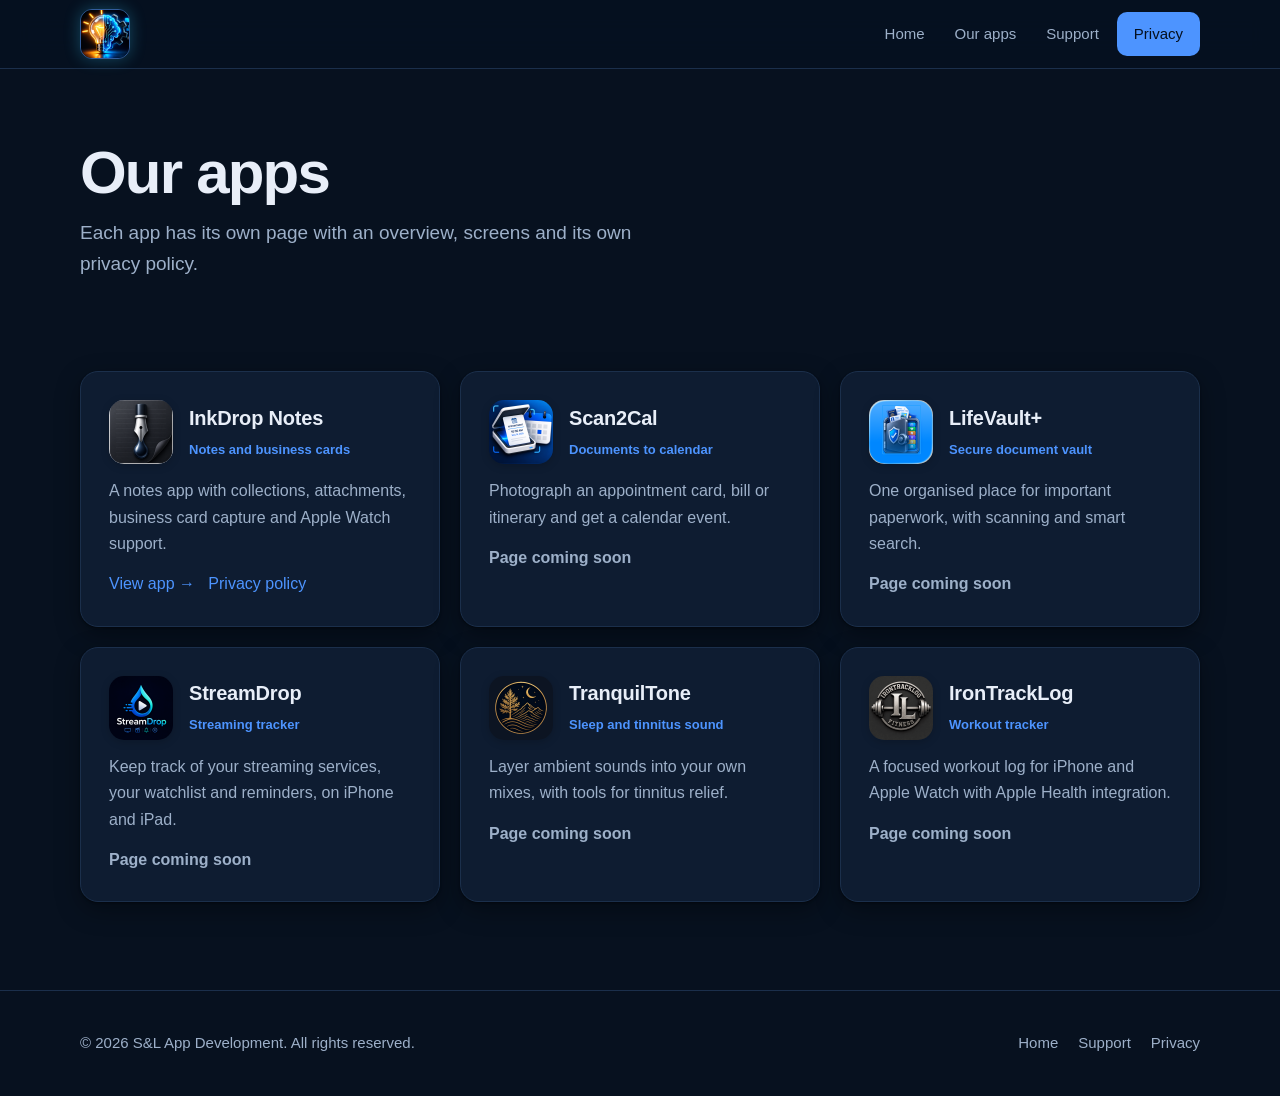
==== apps.html @ 0826fe86 "Add InkDrop Notes app page and privacy page, Our Apps page, privacy index Co-Authored-By: Claude Son" ====
<!doctype html>
<html lang="en">
<head>
  <meta charset="utf-8">
  <meta name="viewport" content="width=device-width, initial-scale=1">
  <title>Our Apps | S&amp;L App Development</title>
  <meta name="description" content="Apps from S&amp;L App Development: InkDrop Notes, Scan2Cal, LifeVault+, StreamDrop, TranquilTone and IronTrackLog.">
  <meta name="theme-color" content="#07111f">
  <link rel="icon" type="image/png" href="assets/favicon.png">
  <link rel="stylesheet" href="styles.css">
</head>
<body>
  <a class="skip" href="#main">Skip to content</a>

  <header class="site-header">
    <div class="wrap nav">
      <a class="brand" href="index.html" aria-label="S&amp;L App Development home"><img class="brand-mark" src="assets/brand-mark.png" alt="" width="50" height="50"></a>
      <button class="menu-btn" aria-label="Menu" aria-expanded="false" aria-controls="nav-list">
        <svg width="20" height="20" viewBox="0 0 24 24" fill="none" stroke="currentColor" stroke-width="2" stroke-linecap="round"><path d="M4 7h16M4 12h16M4 17h16"/></svg>
      </button>
      <ul id="nav-list">
        <li><a href="index.html">Home</a></li>
        <li><a href="apps.html">Our apps</a></li>
        <li><a href="support.html">Support</a></li>
        <li><a class="btn" href="privacy.html">Privacy</a></li>
      </ul>
    </div>
  </header>

  <main id="main">
    <section class="app-hero" style="padding:72px 0 24px">
      <div class="wrap">
        <div class="sec-head">
          <h1 class="app-title">Our apps</h1>
          <p>Each app has its own page with an overview, screens and its own privacy policy.</p>
        </div>
      </div>
    </section>

    <section style="padding-top:24px">
      <div class="wrap">
        <div class="grid g3">
          <article class="card app reveal">
            <div class="app-top"><img src="assets/apps/inkdrop-dark.png" alt="" width="64" height="64"><div><h3>InkDrop Notes</h3><span class="tag">Notes and business cards</span></div></div>
            <p>A notes app with collections, attachments, business card capture and Apple Watch support.</p>
            <p><a href="inkdrop-notes.html">View app &rarr;</a> &nbsp; <a href="inkdrop-notes-privacy.html">Privacy policy</a></p>
          </article>
          <article class="card app reveal">
            <div class="app-top"><img src="assets/apps/scan2cal.png" alt="" width="64" height="64"><div><h3>Scan2Cal</h3><span class="tag">Documents to calendar</span></div></div>
            <p>Photograph an appointment card, bill or itinerary and get a calendar event.</p>
            <p class="tag">Page coming soon</p>
          </article>
          <article class="card app reveal">
            <div class="app-top"><img src="assets/apps/lifevault.png" alt="" width="64" height="64"><div><h3>LifeVault+</h3><span class="tag">Secure document vault</span></div></div>
            <p>One organised place for important paperwork, with scanning and smart search.</p>
            <p class="tag">Page coming soon</p>
          </article>
          <article class="card app reveal">
            <div class="app-top"><img src="assets/apps/streamdrop.png" alt="" width="64" height="64"><div><h3>StreamDrop</h3><span class="tag">Streaming tracker</span></div></div>
            <p>Keep track of your streaming services, your watchlist and reminders, on iPhone and iPad.</p>
            <p class="tag">Page coming soon</p>
          </article>
          <article class="card app reveal">
            <div class="app-top"><img src="assets/apps/tranquiltone.png" alt="" width="64" height="64"><div><h3>TranquilTone</h3><span class="tag">Sleep and tinnitus sound</span></div></div>
            <p>Layer ambient sounds into your own mixes, with tools for tinnitus relief.</p>
            <p class="tag">Page coming soon</p>
          </article>
          <article class="card app reveal">
            <div class="app-top"><img src="assets/apps/ironlog.png" alt="" width="64" height="64"><div><h3>IronTrackLog</h3><span class="tag">Workout tracker</span></div></div>
            <p>A focused workout log for iPhone and Apple Watch with Apple Health integration.</p>
            <p class="tag">Page coming soon</p>
          </article>
        </div>
      </div>
    </section>
  </main>

  <footer class="site-footer">
    <div class="wrap foot">
      <span>&copy; <span id="year">2026</span> S&amp;L App Development. All rights reserved.</span>
      <ul><li><a href="index.html">Home</a></li><li><a href="support.html">Support</a></li><li><a href="privacy.html">Privacy</a></li></ul>
    </div>
  </footer>

  <script src="script.js"></script>
</body>
</html>
---- styles.css ----
:root {
  --bg: #07111f;
  --surface: #0e1c31;
  --surface-2: #11243d;
  --text: #e8eef8;
  --muted: #9db0c9;
  --line: #1b2f4b;
  --accent: #4d94ff;
  --accent-2: #36c8f2;
  --accent-ink: #05101f;
  --navy: #0d2342;
  --radius: 18px;
  --shadow: 0 1px 2px rgba(0, 0, 0, .4), 0 8px 24px rgba(0, 0, 0, .35);
  --max: 1120px;
  color-scheme: dark;
}

* { box-sizing: border-box; }
html { scroll-behavior: smooth; }
body {
  margin: 0;
  background: var(--bg);
  color: var(--text);
  font: 17px/1.65 -apple-system, BlinkMacSystemFont, "SF Pro Text", "Segoe UI", Inter, Roboto, Helvetica, Arial, sans-serif;
  -webkit-font-smoothing: antialiased;
}
img { max-width: 100%; display: block; }
a { color: var(--accent); text-decoration: none; }
a:hover { text-decoration: underline; }
.wrap { width: min(var(--max), 100% - 40px); margin-inline: auto; }
.skip { position: absolute; left: -999px; }
.skip:focus { left: 12px; top: 12px; background: var(--surface); padding: 8px 12px; border-radius: 8px; z-index: 99; }
:focus-visible { outline: 3px solid var(--accent); outline-offset: 3px; border-radius: 6px; }

/* Header */
.site-header {
  position: sticky; top: 0; z-index: 50;
  background: color-mix(in srgb, var(--bg) 85%, transparent);
  backdrop-filter: saturate(160%) blur(14px);
  -webkit-backdrop-filter: saturate(160%) blur(14px);
  border-bottom: 1px solid var(--line);
}
.nav { display: flex; align-items: center; justify-content: space-between; height: 68px; gap: 16px; }
.brand { display: flex; align-items: center; gap: 10px; color: var(--text); font-weight: 700; letter-spacing: -.01em; }
.brand:hover { text-decoration: none; }
.brand img { width: 40px; height: 40px; object-fit: cover; object-position: left; border-radius: 10px; background: #fff; }
.brand .brand-mark { width: 50px; height: 50px; object-fit: cover; object-position: center; border-radius: 12px; background: #04070d; border: 1px solid color-mix(in srgb, var(--accent) 45%, var(--line)); box-shadow: 0 0 16px color-mix(in srgb, var(--accent-2) 30%, transparent); }
.nav ul { display: flex; gap: 6px; list-style: none; margin: 0; padding: 0; align-items: center; }
.nav ul a { color: var(--muted); padding: 8px 12px; border-radius: 10px; font-size: 15px; font-weight: 500; }
.nav ul a:hover { color: var(--text); background: var(--surface-2); text-decoration: none; }
.nav .btn { padding: 9px 16px; font-size: 15px; }
.menu-btn { display: none; background: none; border: 1px solid var(--line); border-radius: 10px; width: 42px; height: 42px; color: var(--text); cursor: pointer; }

/* Buttons */
.btn {
  display: inline-flex; align-items: center; justify-content: center; gap: 8px;
  padding: 13px 22px; border-radius: 999px; font-weight: 600; font-size: 16px;
  background: var(--accent); color: var(--accent-ink); border: 1px solid transparent;
  transition: transform .15s ease, filter .15s ease;
}
.btn:hover { text-decoration: none; filter: brightness(1.08); transform: translateY(-1px); }
.btn.ghost { background: transparent; color: var(--text); border-color: var(--line); }
.btn.ghost:hover { background: var(--surface-2); filter: none; }
.nav ul .btn { color: var(--accent-ink); }
.nav ul .btn:hover { background: var(--accent); color: var(--accent-ink); }

/* Hero */
.hero {
  position: relative; overflow: hidden;
  padding: 72px 0 88px;
  background:
    radial-gradient(900px 420px at 85% -10%, color-mix(in srgb, var(--accent-2) 22%, transparent), transparent 70%),
    radial-gradient(700px 380px at 0% 10%, color-mix(in srgb, var(--accent) 16%, transparent), transparent 70%);
}
.hero-grid { display: grid; grid-template-columns: 1.1fr .9fr; gap: 48px; align-items: center; }
.eyebrow { display: inline-block; font-size: 13px; font-weight: 700; letter-spacing: .14em; text-transform: uppercase; color: var(--accent); margin-bottom: 14px; }
h1 { font-size: clamp(38px, 5.4vw, 64px); line-height: 1.06; letter-spacing: -.03em; margin: 0 0 20px; }
h1 em { font-style: normal; background: linear-gradient(90deg, var(--accent), var(--accent-2)); -webkit-background-clip: text; background-clip: text; color: transparent; }
.lead { font-size: 20px; color: var(--muted); max-width: 56ch; margin: 0 0 30px; }
.cta { display: flex; flex-wrap: wrap; gap: 12px; }
.plate {
  background: #fff; border-radius: 28px; padding: 18px;
  box-shadow: var(--shadow); border: 1px solid var(--line);
}
.hero .plate { transform: rotate(1.2deg); }
.plate img { width: 100%; height: auto; }

.hero-center { display: flex; flex-direction: column; align-items: center; text-align: center; }
.hero-title { margin: 0 0 28px; font-size: inherit; letter-spacing: 0; width: min(680px, 100%); }
.hero-title .plate { display: block; padding: 22px 26px; }
.hero .hero-title .plate { transform: none; }
.hero-title .plate.dark { background: #04070d; padding: 0; overflow: hidden; border-color: var(--line); }
.hero-title .plate.dark img { display: block; }
.hero-sub { font-size: clamp(26px, 3.6vw, 40px); line-height: 1.15; letter-spacing: -.025em; font-weight: 700; margin: 0 0 16px; max-width: 22ch; }
.hero-sub em { font-style: normal; background: linear-gradient(90deg, var(--accent), var(--accent-2)); -webkit-background-clip: text; background-clip: text; color: transparent; }
.hero-center .lead { margin-inline: auto; }
.hero-center .cta { justify-content: center; }

.app-hero { padding-bottom: 64px; }
.app-icon { width: 128px; height: 128px; border-radius: 29px; box-shadow: 0 8px 30px rgba(0, 0, 0, .5), 0 0 40px color-mix(in srgb, var(--accent) 30%, transparent); margin-bottom: 24px; }
.app-title { font-size: clamp(38px, 5.4vw, 60px); line-height: 1.06; letter-spacing: -.03em; margin: 0 0 12px; }

.shots { display: grid; grid-template-columns: repeat(4, 1fr); gap: 20px; align-items: start; }
.shots figure { margin: 0; text-align: center; }
.shots img { width: 100%; height: auto; aspect-ratio: 9 / 19; object-fit: contain; background: #04070d; border-radius: 22px; border: 1px solid var(--line); box-shadow: var(--shadow); }
.shots figcaption { margin-top: 12px; color: var(--muted); font-size: 15px; }
@media (max-width: 960px) { .shots { grid-template-columns: repeat(2, 1fr); } }
@media (max-width: 480px) { .shots { gap: 12px; } }

/* Sections */
section { padding: 88px 0; }
section.alt { background: var(--surface-2); }
.sec-head { max-width: 62ch; margin-bottom: 44px; }
h2 { font-size: clamp(30px, 3.6vw, 42px); line-height: 1.12; letter-spacing: -.025em; margin: 0 0 14px; }
.sec-head p { color: var(--muted); font-size: 19px; margin: 0; }
h3 { font-size: 20px; letter-spacing: -.01em; margin: 0 0 8px; }

.grid { display: grid; gap: 20px; }
.g4 { grid-template-columns: repeat(4, 1fr); }
.g3 { grid-template-columns: repeat(3, 1fr); }
.g2 { grid-template-columns: repeat(2, 1fr); }
.card {
  background: var(--surface); border: 1px solid var(--line); border-radius: var(--radius);
  padding: 28px; box-shadow: var(--shadow);
}
.card p { margin: 0; color: var(--muted); font-size: 16px; }
.icon {
  width: 46px; height: 46px; border-radius: 13px; display: grid; place-items: center; margin-bottom: 18px;
  background: linear-gradient(135deg, var(--accent), var(--accent-2)); color: #fff;
}
.icon svg { width: 24px; height: 24px; stroke: currentColor; fill: none; stroke-width: 1.8; stroke-linecap: round; stroke-linejoin: round; }

/* Apps */
.app { display: flex; flex-direction: column; gap: 14px; }
.app-top { display: flex; align-items: center; gap: 16px; }
.app-top img { width: 64px; height: 64px; border-radius: 15px; box-shadow: 0 2px 8px rgba(0, 0, 0, .18); }
.app-top h3 { margin: 0; }
.tag { font-size: 13px; color: var(--accent); font-weight: 600; }
.apps-note { margin-top: 28px; color: var(--muted); font-size: 15px; }

/* Process */
.steps { counter-reset: s; display: grid; grid-template-columns: repeat(4, 1fr); gap: 20px; }
.step { position: relative; padding-top: 18px; border-top: 2px solid var(--line); }
.step::before {
  counter-increment: s; content: "0" counter(s);
  display: block; font-weight: 700; color: var(--accent); font-size: 14px; letter-spacing: .1em; margin-bottom: 8px;
}
.step p { margin: 0; color: var(--muted); font-size: 16px; }

/* About / CTA */
.about { display: grid; grid-template-columns: 1.1fr .9fr; gap: 56px; align-items: center; }
.about p { color: var(--muted); }
.stats { display: grid; grid-template-columns: repeat(2, 1fr); gap: 16px; }
.stat { background: var(--surface); border: 1px solid var(--line); border-radius: var(--radius); padding: 22px; }
.stat b { display: block; font-size: 34px; letter-spacing: -.02em; color: var(--accent); line-height: 1.1; }
.stat span { color: var(--muted); font-size: 15px; }

.contact-band {
  background: var(--navy); color: #fff; border-radius: 28px; padding: 56px; text-align: center;
  background-image: radial-gradient(500px 240px at 80% 0%, rgba(25, 181, 230, .35), transparent 70%), radial-gradient(500px 240px at 10% 100%, rgba(30, 111, 232, .45), transparent 70%);
}
.contact-band h2 { color: #fff; }
.contact-band p { color: #b9c9e2; max-width: 52ch; margin: 0 auto 28px; font-size: 19px; }
.contact-band .btn { background: #fff; color: var(--navy); }

/* Footer */
.site-footer { border-top: 1px solid var(--line); padding: 40px 0; color: var(--muted); font-size: 15px; }
.foot { display: flex; flex-wrap: wrap; gap: 16px 32px; justify-content: space-between; align-items: center; }
.foot ul { display: flex; gap: 20px; list-style: none; padding: 0; margin: 0; }
.foot a { color: var(--muted); }
.foot a:hover { color: var(--text); }

/* Inner pages */
.page { padding: 64px 0 88px; max-width: 760px; }
.page h1 { font-size: clamp(32px, 4vw, 46px); }
.page h2 { font-size: 24px; margin-top: 36px; }
.page p, .page li { color: var(--muted); }
.page .note { background: var(--surface-2); border: 1px solid var(--line); border-radius: 14px; padding: 16px 20px; color: var(--text); }

/* Reveal animation */
.reveal { opacity: 0; transform: translateY(14px); transition: opacity .6s ease, transform .6s ease; }
.reveal.in { opacity: 1; transform: none; }
@media (prefers-reduced-motion: reduce) {
  html { scroll-behavior: auto; }
  .reveal { opacity: 1; transform: none; transition: none; }
  .btn { transition: none; }
}

/* Responsive */
@media (max-width: 960px) {
  .hero-grid, .about { grid-template-columns: 1fr; }
  .hero .plate { transform: none; max-width: 560px; }
  .g4, .steps { grid-template-columns: repeat(2, 1fr); }
  .g3 { grid-template-columns: repeat(2, 1fr); }
}
@media (max-width: 720px) {
  section { padding: 64px 0; }
  .hero { padding: 48px 0 64px; }
  .menu-btn { display: grid; place-items: center; }
  .nav ul {
    display: none; position: absolute; left: 0; right: 0; top: 68px;
    flex-direction: column; align-items: stretch; gap: 4px; padding: 14px 20px 20px;
    background: var(--bg); border-bottom: 1px solid var(--line);
  }
  .nav ul.open { display: flex; }
  .nav ul a { padding: 12px; }
  .g4, .g3, .g2, .steps { grid-template-columns: 1fr; }
  .contact-band { padding: 40px 22px; }
}
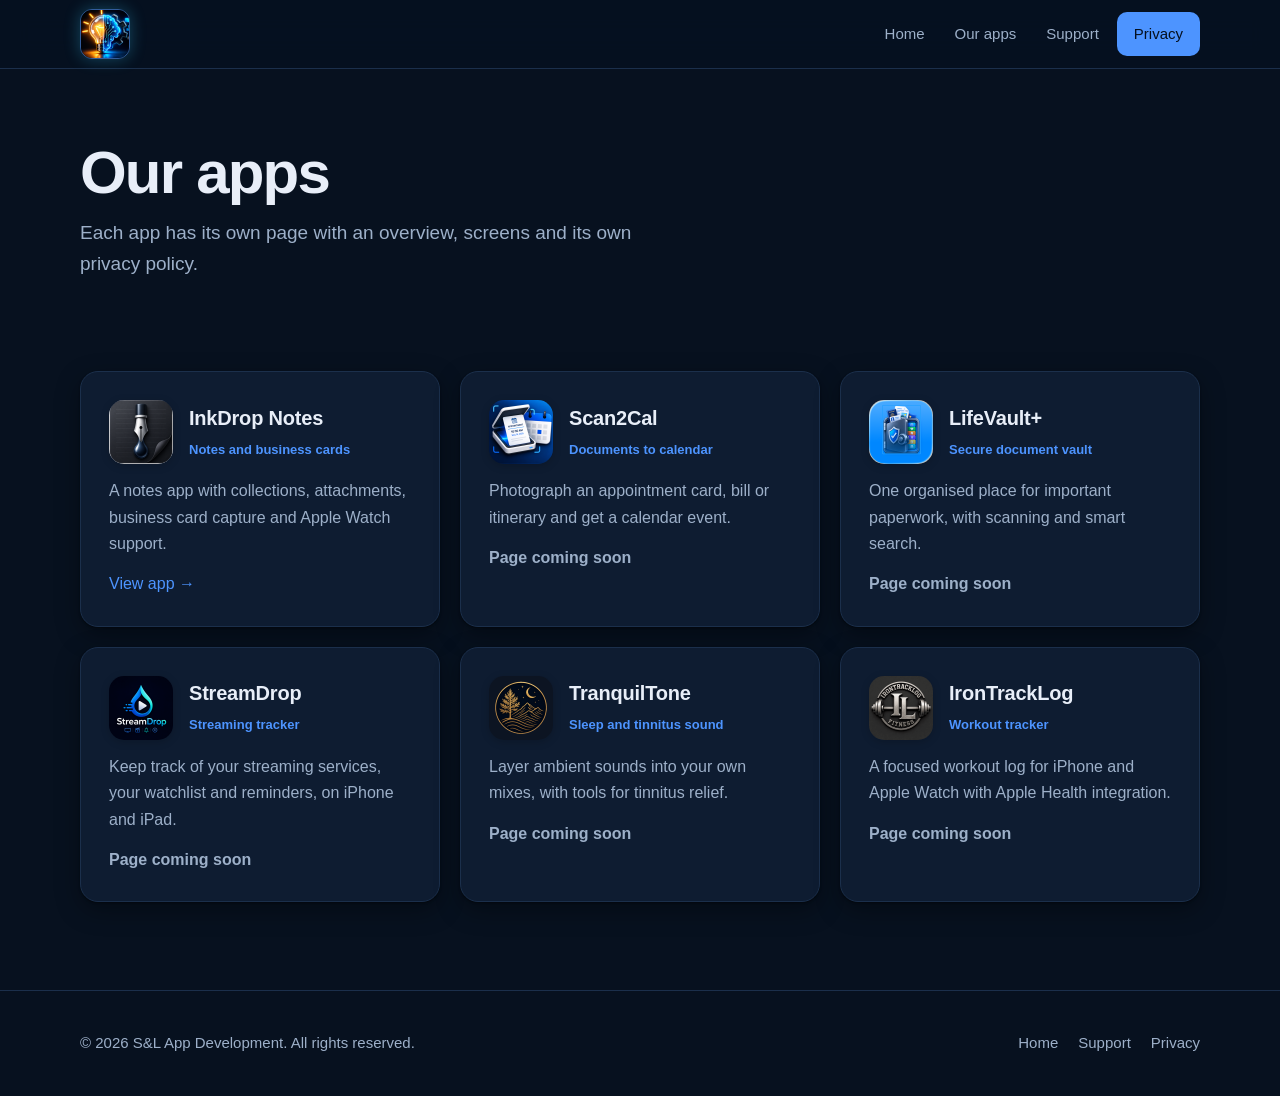
==== commit a7bca665: "Remove privacy link from app cards; keep on app page Co-Authored-By: Claude Sonnet 5.5 <noreply@anth" ====
--- a/apps.html
+++ b/apps.html
@@ -43,7 +43,7 @@
           <article class="card app reveal">
             <div class="app-top"><img src="assets/apps/inkdrop-dark.png" alt="" width="64" height="64"><div><h3>InkDrop Notes</h3><span class="tag">Notes and business cards</span></div></div>
             <p>A notes app with collections, attachments, business card capture and Apple Watch support.</p>
-            <p><a href="inkdrop-notes.html">View app &rarr;</a> &nbsp; <a href="inkdrop-notes-privacy.html">Privacy policy</a></p>
+            <p><a href="inkdrop-notes.html">View app &rarr;</a></p>
           </article>
           <article class="card app reveal">
             <div class="app-top"><img src="assets/apps/scan2cal.png" alt="" width="64" height="64"><div><h3>Scan2Cal</h3><span class="tag">Documents to calendar</span></div></div>
--- a/styles.css
+++ b/styles.css
@@ -136,6 +136,8 @@
 .app-top img { width: 64px; height: 64px; border-radius: 15px; box-shadow: 0 2px 8px rgba(0, 0, 0, .18); }
 .app-top h3 { margin: 0; }
 .tag { font-size: 13px; color: var(--accent); font-weight: 600; }
+.app-links { margin: 0; display: flex; flex-wrap: wrap; align-items: baseline; gap: 6px 18px; }
+.app-links .small { font-size: 14px; color: var(--muted); }
 .apps-note { margin-top: 28px; color: var(--muted); font-size: 15px; }
 
 /* Process */
